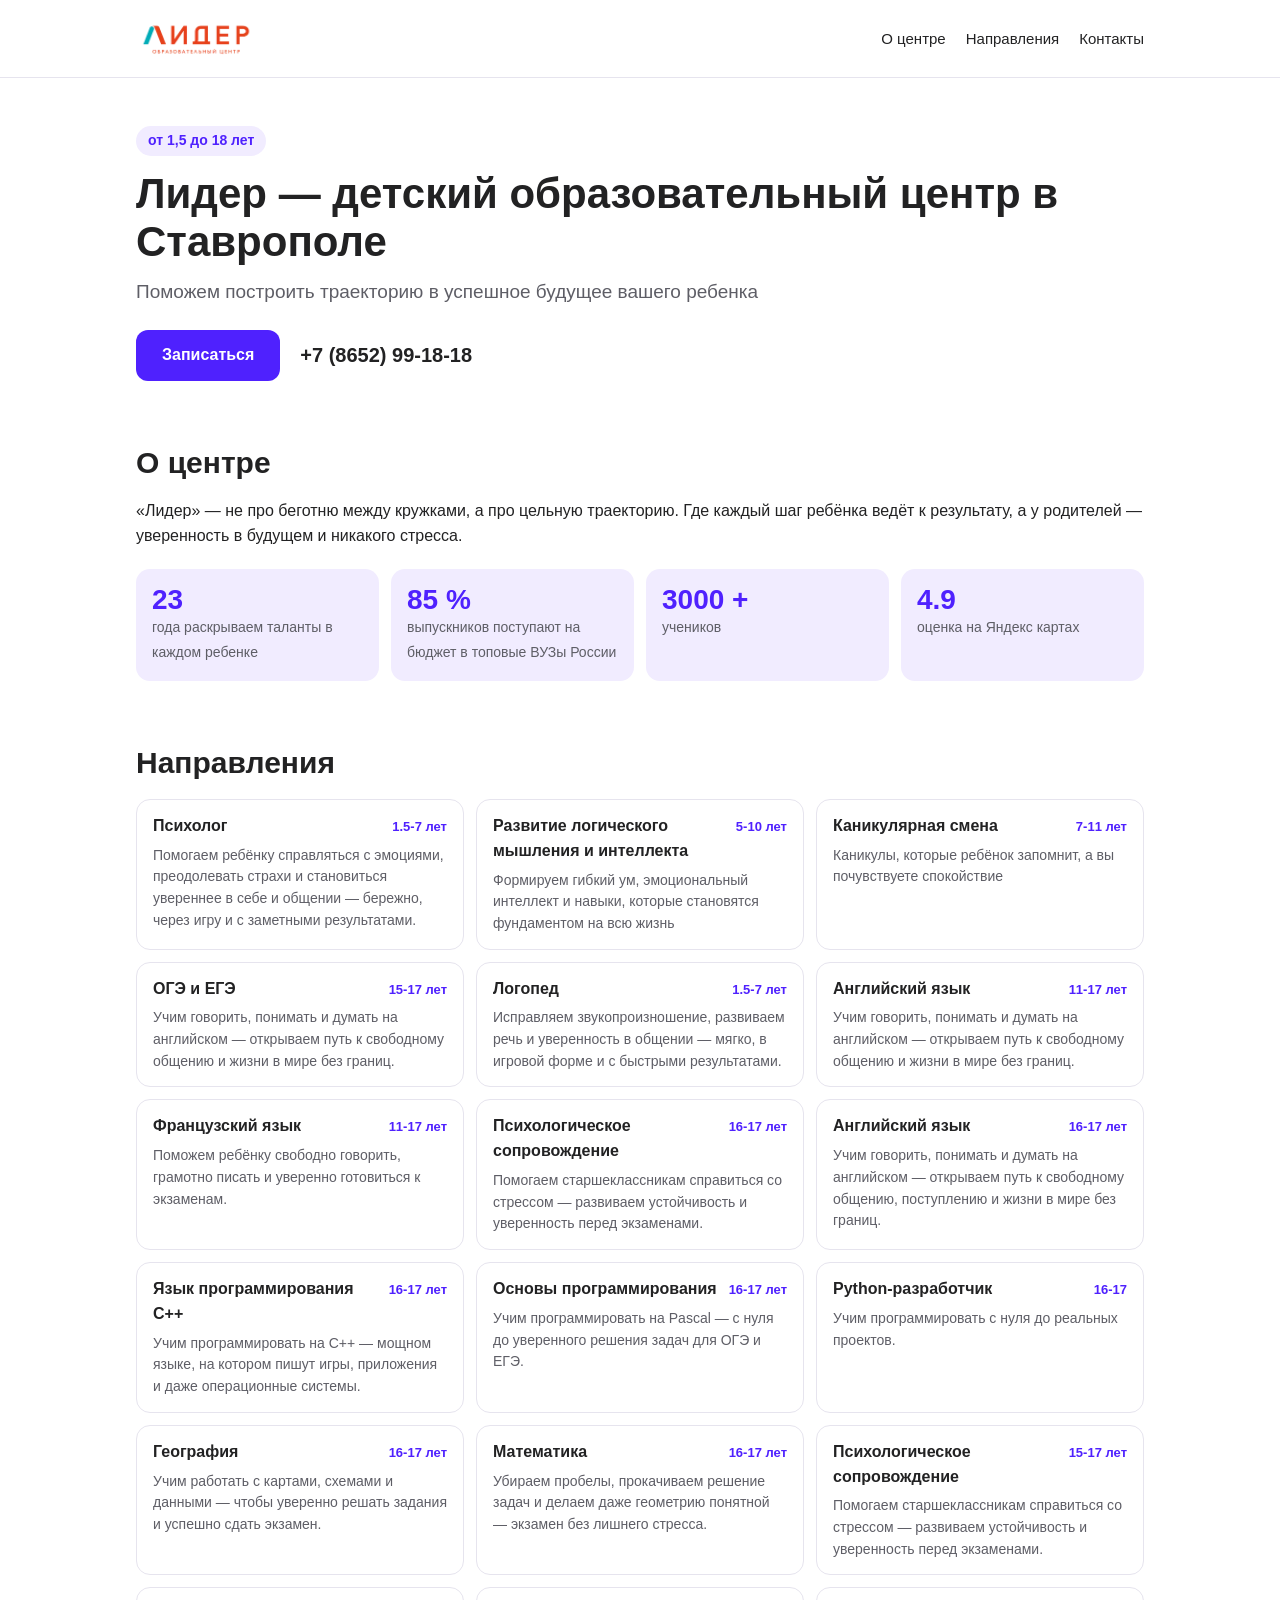
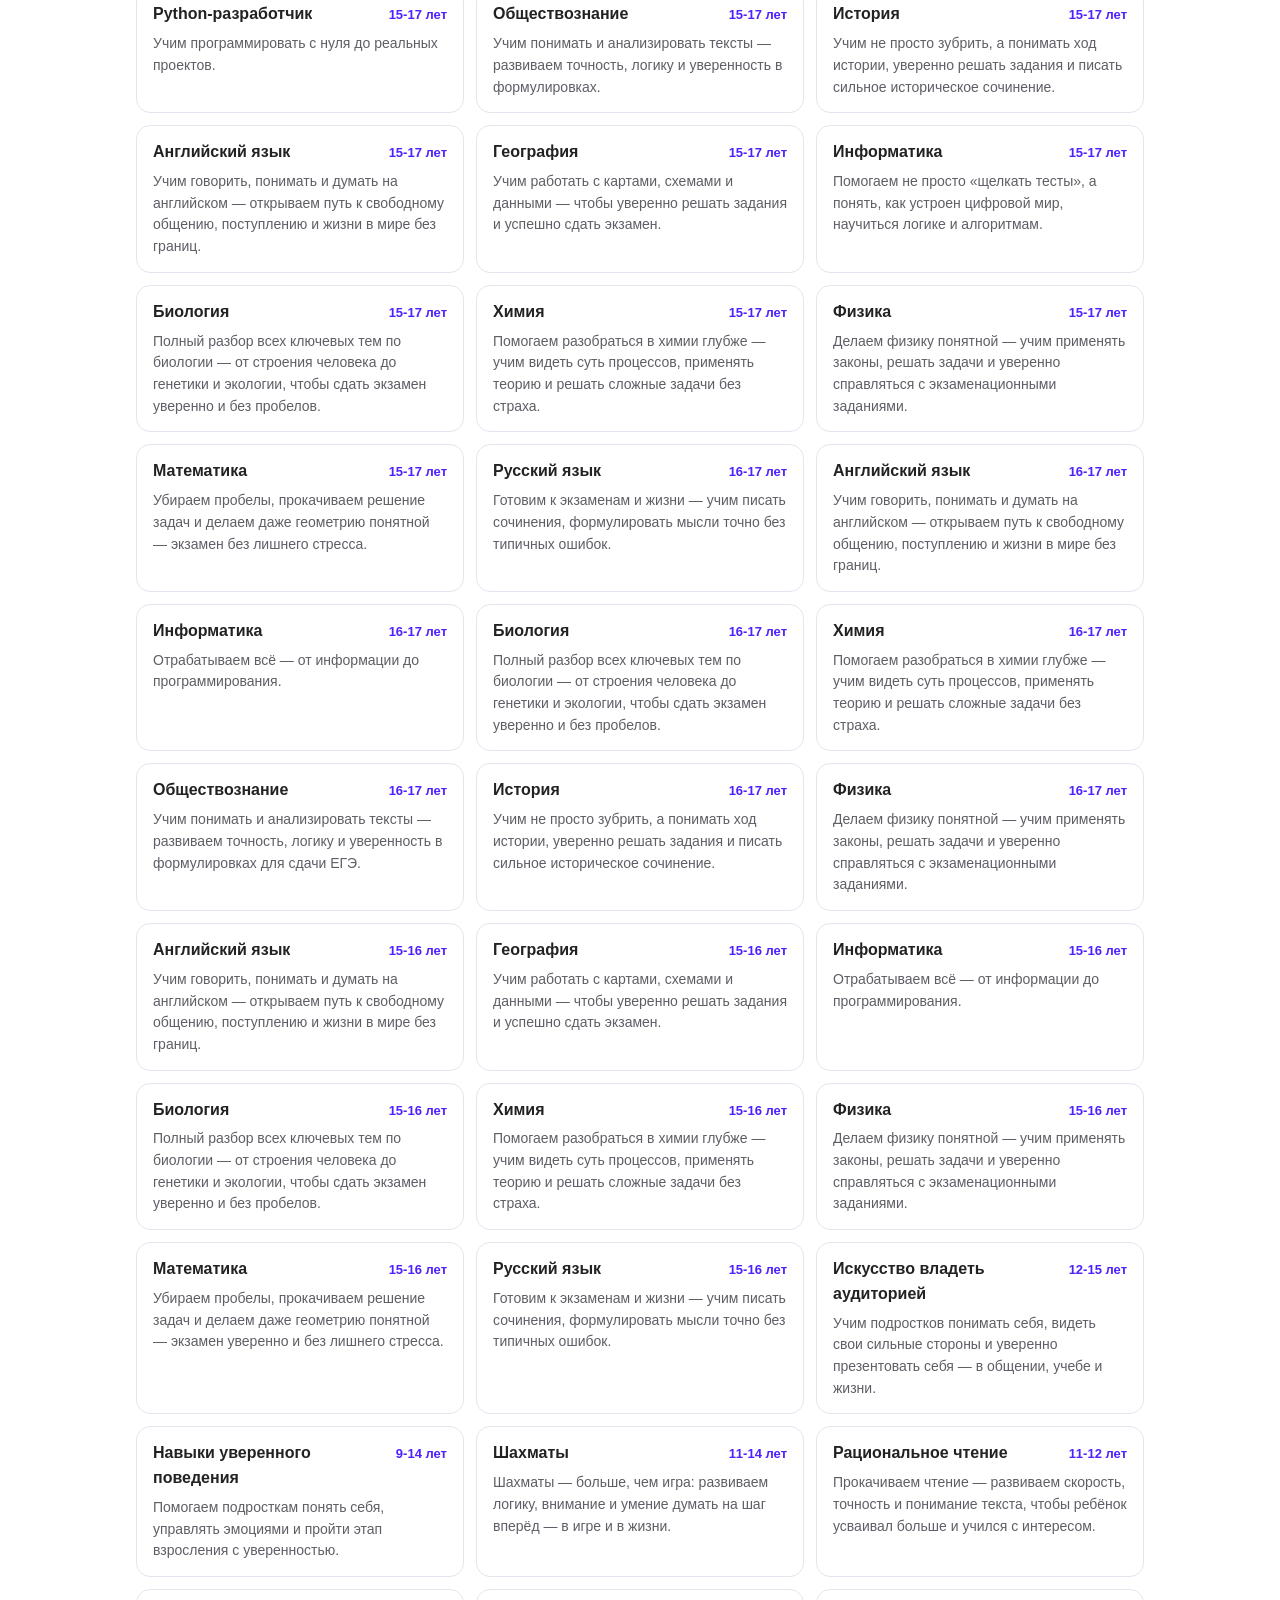
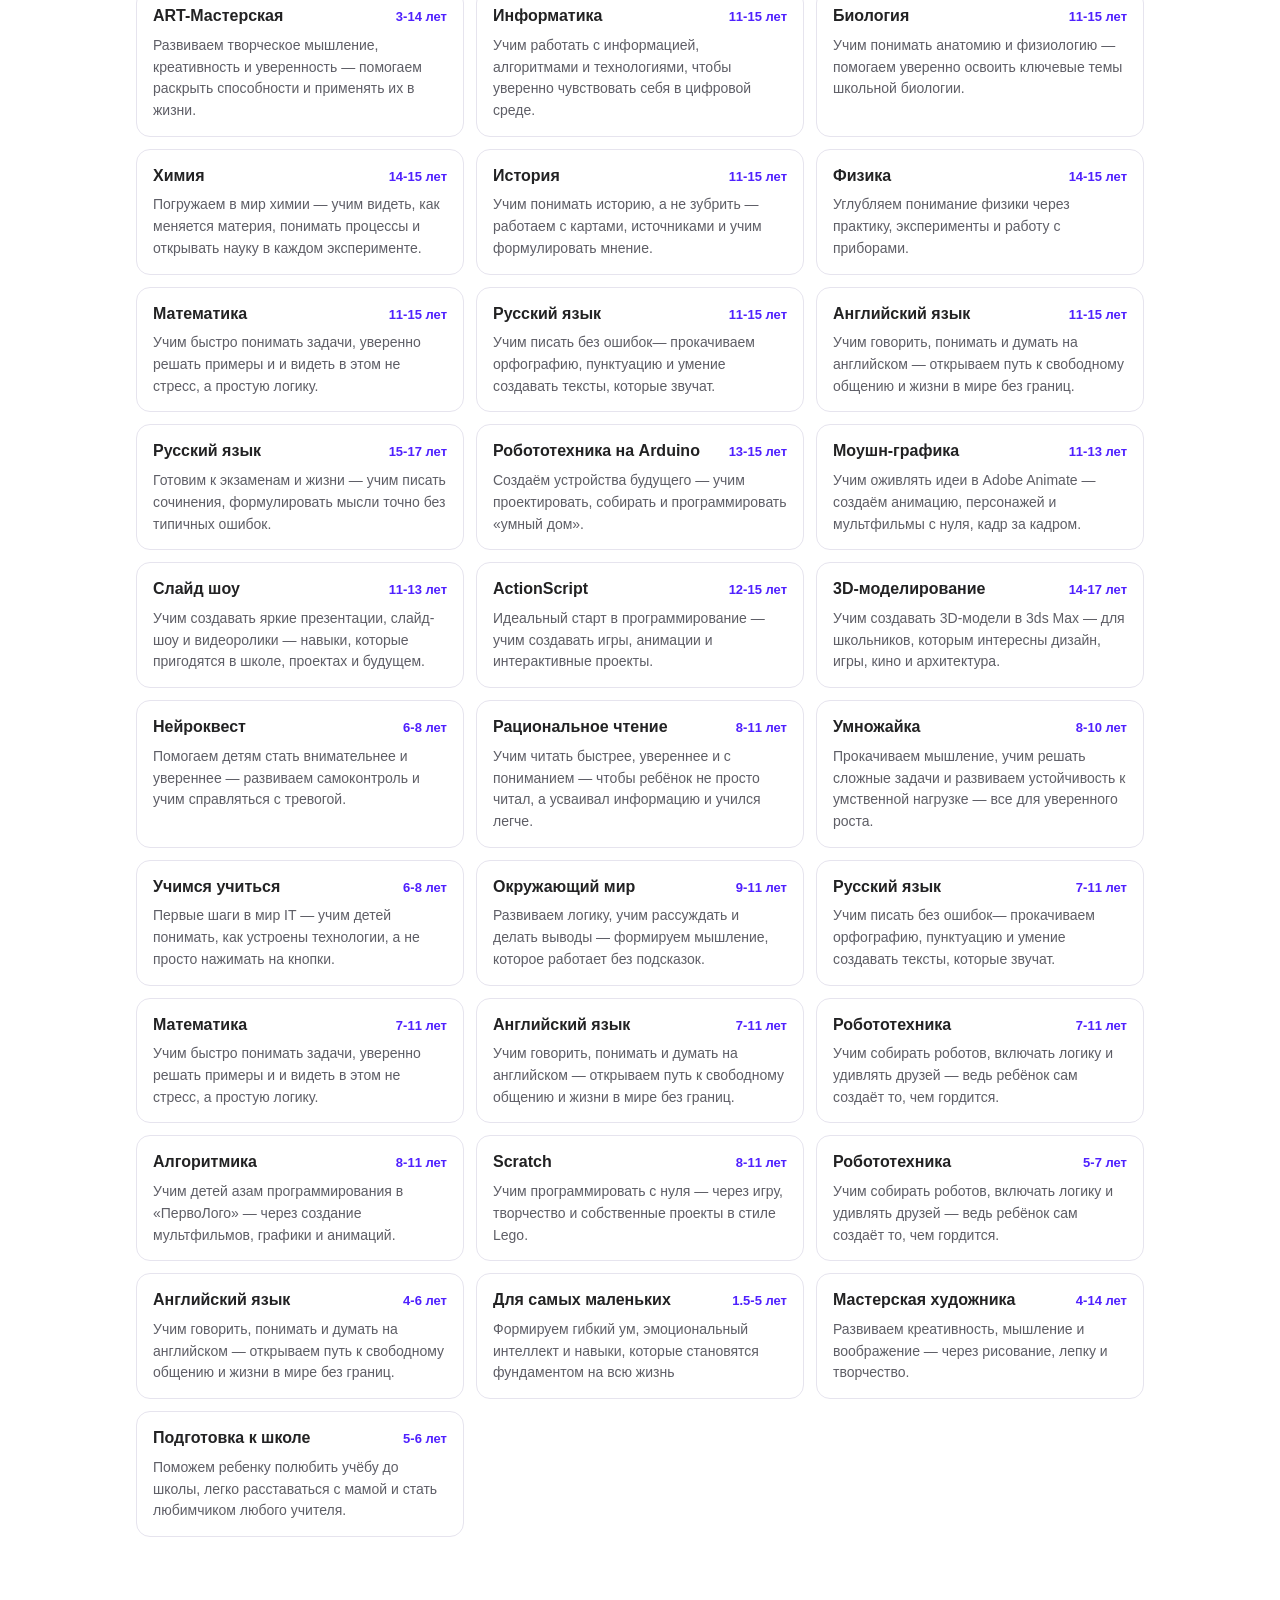
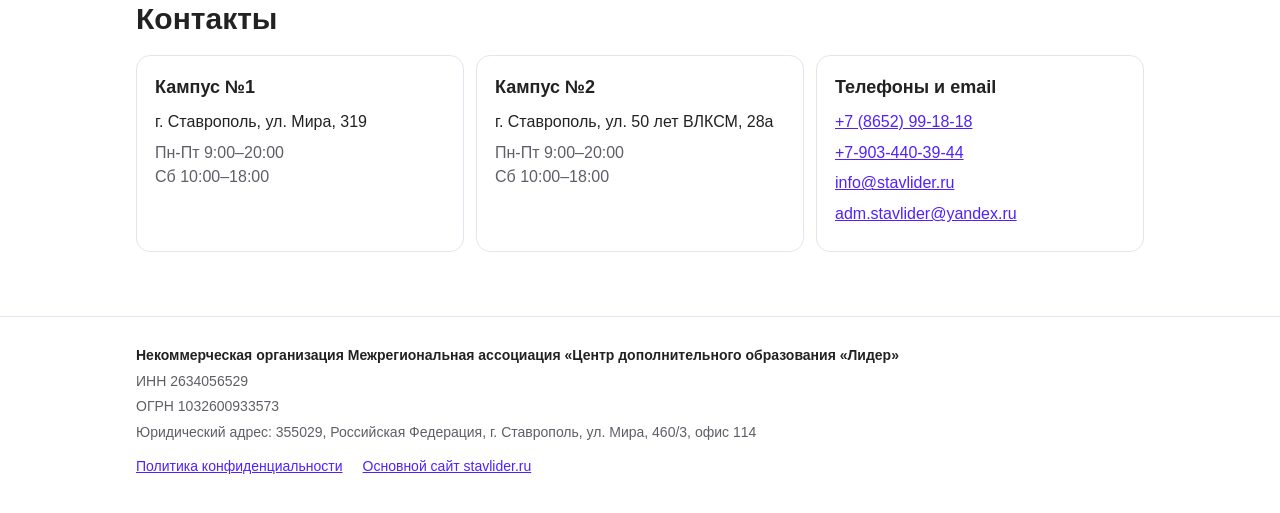
==== index.html @ a1553200 "Static business card site for Lider education center Co-Authored-By: Claude Opus 5.5 <noreply@anthro" ====
<!doctype html>
<html lang="ru">
<head>
  <meta charset="utf-8">
  <meta name="viewport" content="width=device-width, initial-scale=1">
  <title>Лидер — детский образовательный центр в Ставрополе</title>
  <meta name="description" content="Поможем построить траекторию в успешное будущее вашего ребенка!">
  <meta property="og:type" content="website">
  <meta property="og:locale" content="ru_RU">
  <meta property="og:site_name" content="Лидер">
  <meta property="og:title" content="Лидер — детский образовательный центр в Ставрополе">
  <meta property="og:description" content="Поможем построить траекторию в успешное будущее вашего ребенка!">
  <meta property="og:url" content="https://shchaev93.github.io/stavlider-info/">
  <meta property="og:image" content="https://shchaev93.github.io/stavlider-info/assets/ogimg_default_stavlider_3.jpg">
  <meta property="og:image:type" content="image/jpeg">
  <meta property="og:image:width" content="990">
  <meta property="og:image:height" content="488">
  <link rel="stylesheet" href="style.css">
</head>
<body>
  <header class="site-header">
    <div class="wrap">
      <a class="logo" href="./"><img src="assets/logo2.webp" width="250" height="103" alt="Лидер"></a>
      <nav class="nav">
        <a href="./#about">О центре</a>
        <a href="./#courses">Направления</a>
        <a href="./#contacts">Контакты</a>
      </nav>
    </div>
  </header>
  <main>
    <div class="hero wrap">
      <span class="badge">от 1,5 до 18 лет</span>
      <h1>Лидер — детский образовательный центр в Ставрополе</h1>
      <p class="lead">Поможем построить траекторию в успешное будущее вашего ребенка</p>
      <div class="cta">
        <a class="btn" href="https://stavlider.ru/contacts/">Записаться</a>
        <a class="phone" href="tel:+78652991818">+7 (8652) 99-18-18</a>
      </div>
    </div>

    <section id="about" class="wrap">
      <h2>О центре</h2>
      <p>«Лидер» — не про беготню между кружками, а про цельную траекторию. Где каждый шаг ребёнка ведёт к результату, а у родителей — уверенность в будущем и никакого стресса.</p>
      <div class="stats">
        <div class="stat"><b>23</b><span>года раскрываем таланты в каждом ребенке</span></div>
        <div class="stat"><b>85 %</b><span>выпускников поступают на бюджет в топовые ВУЗы России</span></div>
        <div class="stat"><b>3000 +</b><span>учеников</span></div>
        <div class="stat"><b>4.9</b><span>оценка на Яндекс картах</span></div>
      </div>
    </section>

    <section id="courses" class="wrap">
      <h2>Направления</h2>
      <ul class="courses">
      <li><div class="c-head"><span class="c-title">Психолог</span><span class="c-age">1.5-7 лет</span></div><p>Помогаем ребёнку справляться с эмоциями, преодолевать страхи и становиться увереннее в себе и общении — бережно, через игру и с заметными результатами.</p></li>
      <li><div class="c-head"><span class="c-title">Развитие логического мышления и интеллекта</span><span class="c-age">5-10 лет</span></div><p>Формируем гибкий ум, эмоциональный интеллект и навыки, которые становятся фундаментом на всю жизнь</p></li>
      <li><div class="c-head"><span class="c-title">Каникулярная смена</span><span class="c-age">7-11 лет</span></div><p>Каникулы, которые ребёнок запомнит, а вы почувствуете спокойствие</p></li>
      <li><div class="c-head"><span class="c-title">ОГЭ и ЕГЭ</span><span class="c-age">15-17 лет</span></div><p>Учим говорить, понимать и думать на английском — открываем путь к свободному общению и жизни в мире без границ.</p></li>
      <li><div class="c-head"><span class="c-title">Логопед</span><span class="c-age">1.5-7 лет</span></div><p>Исправляем звукопроизношение, развиваем речь и уверенность в общении — мягко, в игровой форме и с быстрыми результатами.</p></li>
      <li><div class="c-head"><span class="c-title">Английский язык</span><span class="c-age">11-17 лет</span></div><p>Учим говорить, понимать и думать на английском — открываем путь к свободному общению и жизни в мире без границ.</p></li>
      <li><div class="c-head"><span class="c-title">Французский язык</span><span class="c-age">11-17 лет</span></div><p>Поможем ребёнку свободно говорить, грамотно писать и уверенно готовиться к экзаменам.</p></li>
      <li><div class="c-head"><span class="c-title">Психологическое сопровождение</span><span class="c-age">16-17 лет</span></div><p>Помогаем старшеклассникам справиться со стрессом — развиваем устойчивость и уверенность перед экзаменами.</p></li>
      <li><div class="c-head"><span class="c-title">Английский язык</span><span class="c-age">16-17 лет</span></div><p>Учим говорить, понимать и думать на английском — открываем путь к свободному общению, поступлению и жизни в мире без границ.</p></li>
      <li><div class="c-head"><span class="c-title">Язык программирования C++</span><span class="c-age">16-17 лет</span></div><p>Учим программировать на C++ — мощном языке, на котором пишут игры, приложения и даже операционные системы.</p></li>
      <li><div class="c-head"><span class="c-title">Основы программирования</span><span class="c-age">16-17 лет</span></div><p>Учим программировать на Pascal — с нуля до уверенного решения задач для ОГЭ и ЕГЭ.</p></li>
      <li><div class="c-head"><span class="c-title">Python-разработчик</span><span class="c-age">16-17</span></div><p>Учим программировать с нуля до реальных проектов.</p></li>
      <li><div class="c-head"><span class="c-title">География</span><span class="c-age">16-17 лет</span></div><p>Учим работать с картами, схемами и данными — чтобы уверенно решать задания и успешно сдать экзамен.</p></li>
      <li><div class="c-head"><span class="c-title">Математика</span><span class="c-age">16-17 лет</span></div><p>Убираем пробелы, прокачиваем решение задач и делаем даже геометрию понятной — экзамен без лишнего стресса.</p></li>
      <li><div class="c-head"><span class="c-title">Психологическое сопровождение</span><span class="c-age">15-17 лет</span></div><p>Помогаем старшеклассникам справиться со стрессом — развиваем устойчивость и уверенность перед экзаменами.</p></li>
      <li><div class="c-head"><span class="c-title">Python-разработчик</span><span class="c-age">15-17 лет</span></div><p>Учим программировать с нуля до реальных проектов.</p></li>
      <li><div class="c-head"><span class="c-title">Обществознание</span><span class="c-age">15-17 лет</span></div><p>Учим понимать и анализировать тексты — развиваем точность, логику и уверенность в формулировках.</p></li>
      <li><div class="c-head"><span class="c-title">История</span><span class="c-age">15-17 лет</span></div><p>Учим не просто зубрить, а понимать ход истории, уверенно решать задания и писать сильное историческое сочинение.</p></li>
      <li><div class="c-head"><span class="c-title">Английский язык</span><span class="c-age">15-17 лет</span></div><p>Учим говорить, понимать и думать на английском — открываем путь к свободному общению, поступлению и жизни в мире без границ.</p></li>
      <li><div class="c-head"><span class="c-title">География</span><span class="c-age">15-17 лет</span></div><p>Учим работать с картами, схемами и данными — чтобы уверенно решать задания и успешно сдать экзамен.</p></li>
      <li><div class="c-head"><span class="c-title">Информатика</span><span class="c-age">15-17 лет</span></div><p>Помогаем не просто «щелкать тесты», а понять, как устроен цифровой мир, научиться логике и алгоритмам.</p></li>
      <li><div class="c-head"><span class="c-title">Биология</span><span class="c-age">15-17 лет</span></div><p>Полный разбор всех ключевых тем по биологии — от строения человека до генетики и экологии, чтобы сдать экзамен уверенно и без пробелов.</p></li>
      <li><div class="c-head"><span class="c-title">Химия</span><span class="c-age">15-17 лет</span></div><p>Помогаем разобраться в химии глубже — учим видеть суть процессов, применять теорию и решать сложные задачи без страха.</p></li>
      <li><div class="c-head"><span class="c-title">Физика</span><span class="c-age">15-17 лет</span></div><p>Делаем физику понятной — учим применять законы, решать задачи и уверенно справляться с экзаменационными заданиями.</p></li>
      <li><div class="c-head"><span class="c-title">Математика</span><span class="c-age">15-17 лет</span></div><p>Убираем пробелы, прокачиваем решение задач и делаем даже геометрию понятной — экзамен без лишнего стресса.</p></li>
      <li><div class="c-head"><span class="c-title">Русский язык</span><span class="c-age">16-17 лет</span></div><p>Готовим к экзаменам и жизни — учим писать сочинения, формулировать мысли точно без типичных ошибок.</p></li>
      <li><div class="c-head"><span class="c-title">Английский язык</span><span class="c-age">16-17 лет</span></div><p>Учим говорить, понимать и думать на английском — открываем путь к свободному общению, поступлению и жизни в мире без границ.</p></li>
      <li><div class="c-head"><span class="c-title">Информатика</span><span class="c-age">16-17 лет</span></div><p>Отрабатываем всё — от информации до программирования.</p></li>
      <li><div class="c-head"><span class="c-title">Биология</span><span class="c-age">16-17 лет</span></div><p>Полный разбор всех ключевых тем по биологии — от строения человека до генетики и экологии, чтобы сдать экзамен уверенно и без пробелов.</p></li>
      <li><div class="c-head"><span class="c-title">Химия</span><span class="c-age">16-17 лет</span></div><p>Помогаем разобраться в химии глубже — учим видеть суть процессов, применять теорию и решать сложные задачи без страха.</p></li>
      <li><div class="c-head"><span class="c-title">Обществознание</span><span class="c-age">16-17 лет</span></div><p>Учим понимать и анализировать тексты — развиваем точность, логику и уверенность в формулировках для сдачи ЕГЭ.</p></li>
      <li><div class="c-head"><span class="c-title">История</span><span class="c-age">16-17 лет</span></div><p>Учим не просто зубрить, а понимать ход истории, уверенно решать задания и писать сильное историческое сочинение.</p></li>
      <li><div class="c-head"><span class="c-title">Физика</span><span class="c-age">16-17 лет</span></div><p>Делаем физику понятной — учим применять законы, решать задачи и уверенно справляться с экзаменационными заданиями.</p></li>
      <li><div class="c-head"><span class="c-title">Английский язык</span><span class="c-age">15-16 лет</span></div><p>Учим говорить, понимать и думать на английском — открываем путь к свободному общению, поступлению и жизни в мире без границ.</p></li>
      <li><div class="c-head"><span class="c-title">География</span><span class="c-age">15-16 лет</span></div><p>Учим работать с картами, схемами и данными — чтобы уверенно решать задания и успешно сдать экзамен.</p></li>
      <li><div class="c-head"><span class="c-title">Информатика</span><span class="c-age">15-16 лет</span></div><p>Отрабатываем всё — от информации до программирования.</p></li>
      <li><div class="c-head"><span class="c-title">Биология</span><span class="c-age">15-16 лет</span></div><p>Полный разбор всех ключевых тем по биологии — от строения человека до генетики и экологии, чтобы сдать экзамен уверенно и без пробелов.</p></li>
      <li><div class="c-head"><span class="c-title">Химия</span><span class="c-age">15-16 лет</span></div><p>Помогаем разобраться в химии глубже — учим видеть суть процессов, применять теорию и решать сложные задачи без страха.</p></li>
      <li><div class="c-head"><span class="c-title">Физика</span><span class="c-age">15-16 лет</span></div><p>Делаем физику понятной — учим применять законы, решать задачи и уверенно справляться с экзаменационными заданиями.</p></li>
      <li><div class="c-head"><span class="c-title">Математика</span><span class="c-age">15-16 лет</span></div><p>Убираем пробелы, прокачиваем решение задач и делаем даже геометрию понятной — экзамен уверенно и без лишнего стресса.</p></li>
      <li><div class="c-head"><span class="c-title">Русский язык</span><span class="c-age">15-16 лет</span></div><p>Готовим к экзаменам и жизни — учим писать сочинения, формулировать мысли точно без типичных ошибок.</p></li>
      <li><div class="c-head"><span class="c-title">Искусство владеть аудиторией</span><span class="c-age">12-15 лет</span></div><p>Учим подростков понимать себя, видеть свои сильные стороны и уверенно презентовать себя — в общении, учебе и жизни.</p></li>
      <li><div class="c-head"><span class="c-title">Навыки уверенного поведения</span><span class="c-age">9-14 лет</span></div><p>Помогаем подросткам понять себя, управлять эмоциями и пройти этап взросления с уверенностью.</p></li>
      <li><div class="c-head"><span class="c-title">Шахматы</span><span class="c-age">11-14 лет</span></div><p>Шахматы — больше, чем игра: развиваем логику, внимание и умение думать на шаг вперёд — в игре и в жизни.</p></li>
      <li><div class="c-head"><span class="c-title">Рациональное чтение</span><span class="c-age">11-12 лет</span></div><p>Прокачиваем чтение — развиваем скорость, точность и понимание текста, чтобы ребёнок усваивал больше и учился с интересом.</p></li>
      <li><div class="c-head"><span class="c-title">ART-Мастерская</span><span class="c-age">3-14 лет</span></div><p>Развиваем творческое мышление, креативность и уверенность — помогаем раскрыть способности и применять их в жизни.</p></li>
      <li><div class="c-head"><span class="c-title">Информатика</span><span class="c-age">11-15 лет</span></div><p>Учим работать с информацией, алгоритмами и технологиями, чтобы уверенно чувствовать себя в цифровой среде.</p></li>
      <li><div class="c-head"><span class="c-title">Биология</span><span class="c-age">11-15 лет</span></div><p>Учим понимать анатомию и физиологию — помогаем уверенно освоить ключевые темы школьной биологии.</p></li>
      <li><div class="c-head"><span class="c-title">Химия</span><span class="c-age">14-15 лет</span></div><p>Погружаем в мир химии — учим видеть, как меняется материя, понимать процессы и открывать науку в каждом эксперименте.</p></li>
      <li><div class="c-head"><span class="c-title">История</span><span class="c-age">11-15 лет</span></div><p>Учим понимать историю, а не зубрить — работаем с картами, источниками и учим формулировать мнение.</p></li>
      <li><div class="c-head"><span class="c-title">Физика</span><span class="c-age">14-15 лет</span></div><p>Углубляем понимание физики через практику, эксперименты и работу с приборами.</p></li>
      <li><div class="c-head"><span class="c-title">Математика</span><span class="c-age">11-15 лет</span></div><p>Учим быстро понимать задачи, уверенно решать примеры и и видеть в этом не стресс, а простую логику.</p></li>
      <li><div class="c-head"><span class="c-title">Русский язык</span><span class="c-age">11-15 лет</span></div><p>Учим писать без ошибок— прокачиваем орфографию, пунктуацию и умение создавать тексты, которые звучат.</p></li>
      <li><div class="c-head"><span class="c-title">Английский язык</span><span class="c-age">11-15 лет</span></div><p>Учим говорить, понимать и думать на английском — открываем путь к свободному общению и жизни в мире без границ.</p></li>
      <li><div class="c-head"><span class="c-title">Русский язык</span><span class="c-age">15-17 лет</span></div><p>Готовим к экзаменам и жизни — учим писать сочинения, формулировать мысли точно без типичных ошибок.</p></li>
      <li><div class="c-head"><span class="c-title">Робототехника на Arduino</span><span class="c-age">13-15 лет</span></div><p>Создаём устройства будущего — учим проектировать, собирать и программировать «умный дом».</p></li>
      <li><div class="c-head"><span class="c-title">Моушн-графика</span><span class="c-age">11-13 лет</span></div><p>Учим оживлять идеи в Adobe Animate — создаём анимацию, персонажей и мультфильмы с нуля, кадр за кадром.</p></li>
      <li><div class="c-head"><span class="c-title">Слайд шоу</span><span class="c-age">11-13 лет</span></div><p>Учим создавать яркие презентации, слайд-шоу и видеоролики — навыки, которые пригодятся в школе, проектах и будущем.</p></li>
      <li><div class="c-head"><span class="c-title">ActionScript</span><span class="c-age">12-15 лет</span></div><p>Идеальный старт в программирование — учим создавать игры, анимации и интерактивные проекты.</p></li>
      <li><div class="c-head"><span class="c-title">3D-моделирование</span><span class="c-age">14-17 лет</span></div><p>Учим создавать 3D-модели в 3ds Max — для школьников, которым интересны дизайн, игры, кино и архитектура.</p></li>
      <li><div class="c-head"><span class="c-title">Нейроквест</span><span class="c-age">6-8 лет</span></div><p>Помогаем детям стать внимательнее и увереннее — развиваем самоконтроль и учим справляться с тревогой.</p></li>
      <li><div class="c-head"><span class="c-title">Рациональное чтение</span><span class="c-age">8-11 лет</span></div><p>Учим читать быстрее, увереннее и с пониманием — чтобы ребёнок не просто читал, а усваивал информацию и учился легче.</p></li>
      <li><div class="c-head"><span class="c-title">Умножайка</span><span class="c-age">8-10 лет</span></div><p>Прокачиваем мышление, учим решать сложные задачи и развиваем устойчивость к умственной нагрузке — все для уверенного роста.</p></li>
      <li><div class="c-head"><span class="c-title">Учимся учиться</span><span class="c-age">6-8 лет</span></div><p>Первые шаги в мир IT — учим детей понимать, как устроены технологии, а не просто нажимать на кнопки.</p></li>
      <li><div class="c-head"><span class="c-title">Окружающий мир</span><span class="c-age">9-11 лет</span></div><p>Развиваем логику, учим рассуждать и делать выводы — формируем мышление, которое работает без подсказок.</p></li>
      <li><div class="c-head"><span class="c-title">Русский язык</span><span class="c-age">7-11 лет</span></div><p>Учим писать без ошибок— прокачиваем орфографию, пунктуацию и умение создавать тексты, которые звучат.</p></li>
      <li><div class="c-head"><span class="c-title">Математика</span><span class="c-age">7-11 лет</span></div><p>Учим быстро понимать задачи, уверенно решать примеры и и видеть в этом не стресс, а простую логику.</p></li>
      <li><div class="c-head"><span class="c-title">Английский язык</span><span class="c-age">7-11 лет</span></div><p>Учим говорить, понимать и думать на английском — открываем путь к свободному общению и жизни в мире без границ.</p></li>
      <li><div class="c-head"><span class="c-title">Робототехника</span><span class="c-age">7-11 лет</span></div><p>Учим собирать роботов, включать логику и удивлять друзей — ведь ребёнок сам создаёт то, чем гордится.</p></li>
      <li><div class="c-head"><span class="c-title">Алгоритмика</span><span class="c-age">8-11 лет</span></div><p>Учим детей азам программирования в «ПервоЛого» — через создание мультфильмов, графики и анимаций.</p></li>
      <li><div class="c-head"><span class="c-title">Scratch</span><span class="c-age">8-11 лет</span></div><p>Учим программировать с нуля — через игру, творчество и собственные проекты в стиле Lego.</p></li>
      <li><div class="c-head"><span class="c-title">Робототехника</span><span class="c-age">5-7 лет</span></div><p>Учим собирать роботов, включать логику и удивлять друзей — ведь ребёнок сам создаёт то, чем гордится.</p></li>
      <li><div class="c-head"><span class="c-title">Английский язык</span><span class="c-age">4-6 лет</span></div><p>Учим говорить, понимать и думать на английском — открываем путь к свободному общению и жизни в мире без границ.</p></li>
      <li><div class="c-head"><span class="c-title">Для самых маленьких</span><span class="c-age">1.5-5 лет</span></div><p>Формируем гибкий ум, эмоциональный интеллект и навыки, которые становятся фундаментом на всю жизнь</p></li>
      <li><div class="c-head"><span class="c-title">Мастерская художника</span><span class="c-age">4-14 лет</span></div><p>Развиваем креативность, мышление и воображение — через рисование, лепку и творчество.</p></li>
      <li><div class="c-head"><span class="c-title">Подготовка к школе</span><span class="c-age">5-6 лет</span></div><p>Поможем ребенку полюбить учёбу до школы, легко расставаться с мамой и стать любимчиком любого учителя.</p></li>
      </ul>
    </section>

    <section id="contacts" class="wrap">
      <h2>Контакты</h2>
      <div class="contacts">
      <div class="card">
        <h3>Кампус №1</h3>
        <p>г. Ставрополь, ул. Мира, 319</p>
        <p class="muted">Пн-Пт 9:00–20:00<br>Сб 10:00–18:00</p>
      </div>
      <div class="card">
        <h3>Кампус №2</h3>
        <p>г. Ставрополь, ул. 50 лет ВЛКСМ, 28а</p>
        <p class="muted">Пн-Пт 9:00–20:00<br>Сб 10:00–18:00</p>
      </div>
      <div class="card">
        <h3>Телефоны и email</h3>
        <p><a href="tel:+78652991818">+7 (8652) 99-18-18</a></p>
        <p><a href="tel:+79034403944">+7-903-440-39-44</a></p>
        <p><a href="mailto:info@stavlider.ru">info@stavlider.ru</a></p>
        <p><a href="mailto:adm.stavlider@yandex.ru">adm.stavlider@yandex.ru</a></p>
      </div>
      </div>
    </section>
  </main>
  <footer class="site-footer">
    <div class="wrap">
      <p class="org">Некоммерческая организация Межрегиональная ассоциация «Центр дополнительного образования «Лидер»</p>
      <p>ИНН 2634056529</p>
      <p>ОГРН 1032600933573</p>
      <p>Юридический адрес: 355029, Российская Федерация, г. Ставрополь, ул. Мира, 460/3, офис 114</p>
      <div class="footer-links">
        <a href="privacy.html">Политика конфиденциальности</a>
        <a href="https://stavlider.ru">Основной сайт stavlider.ru</a>
      </div>
    </div>
  </footer>
</body>
</html>
---- style.css ----
:root {
  --brand: #4F21FE;
  --brand-soft: #F1ECFF;
  --text: #222223;
  --muted: #5E5E66;
  --line: #E6E4EE;
  --bg: #FFFFFF;
}

* { box-sizing: border-box; }

html { -webkit-text-size-adjust: 100%; }

body {
  margin: 0;
  background: var(--bg);
  color: var(--text);
  font-family: -apple-system, BlinkMacSystemFont, "Segoe UI", Roboto, "Helvetica Neue", Arial, sans-serif;
  font-size: 16px;
  line-height: 1.55;
}

a { color: var(--brand); }

.wrap {
  max-width: 1040px;
  margin: 0 auto;
  padding-left: 16px;
  padding-right: 16px;
}

/* Шапка */
.site-header {
  border-bottom: 1px solid var(--line);
}
.site-header .wrap {
  display: flex;
  align-items: center;
  justify-content: space-between;
  gap: 16px;
  padding-top: 14px;
  padding-bottom: 14px;
  flex-wrap: wrap;
}
.logo { display: block; line-height: 0; }
.logo img { width: 120px; height: auto; }
.nav { display: flex; gap: 20px; flex-wrap: wrap; font-size: 15px; }
.nav a { color: var(--text); text-decoration: none; }
.nav a:hover { color: var(--brand); }

/* Первый экран */
.hero { padding-top: 48px; padding-bottom: 32px; }
.badge {
  display: inline-block;
  padding: 4px 12px;
  border-radius: 999px;
  background: var(--brand-soft);
  color: var(--brand);
  font-size: 14px;
  font-weight: 600;
}
h1 {
  margin: 14px 0 10px;
  font-size: clamp(26px, 5vw, 42px);
  line-height: 1.15;
  overflow-wrap: break-word;
  hyphens: auto;
}
.lead { margin: 0 0 24px; font-size: 19px; color: var(--muted); max-width: 640px; }

.cta { display: flex; align-items: center; gap: 12px 20px; flex-wrap: wrap; }
.btn {
  display: inline-block;
  padding: 13px 26px;
  border-radius: 12px;
  background: var(--brand);
  color: #fff;
  font-weight: 600;
  text-decoration: none;
}
.btn:hover { background: #3E14D9; }
.phone { font-size: 20px; font-weight: 700; color: var(--text); text-decoration: none; }
.phone:hover { color: var(--brand); }

/* Секции */
section { padding-top: 32px; padding-bottom: 32px; }
h2 { margin: 0 0 18px; font-size: clamp(22px, 3.5vw, 30px); line-height: 1.2; }

.stats {
  display: grid;
  grid-template-columns: repeat(4, minmax(0, 1fr));
  gap: 12px;
  margin-top: 20px;
}
.stat {
  padding: 16px;
  border-radius: 14px;
  background: var(--brand-soft);
}
.stat b { display: block; font-size: 28px; color: var(--brand); line-height: 1.1; }
.stat span { font-size: 14px; color: var(--muted); }

/* Направления */
.courses {
  list-style: none;
  margin: 0;
  padding: 0;
  display: grid;
  grid-template-columns: repeat(3, minmax(0, 1fr));
  gap: 12px;
}
.courses li {
  padding: 14px 16px;
  border: 1px solid var(--line);
  border-radius: 14px;
}
.courses .c-head { display: flex; justify-content: space-between; align-items: baseline; gap: 8px; }
.courses .c-title { font-weight: 700; }
.courses .c-age { flex: none; font-size: 13px; color: var(--brand); font-weight: 600; white-space: nowrap; }
.courses p { margin: 6px 0 0; font-size: 14px; color: var(--muted); }

/* Контакты */
.contacts { display: grid; grid-template-columns: repeat(3, minmax(0, 1fr)); gap: 12px; }
.card { padding: 18px; border: 1px solid var(--line); border-radius: 14px; }
.card h3 { margin: 0 0 8px; font-size: 18px; }
.card p { margin: 0 0 6px; }
.card .muted { color: var(--muted); }

/* Политика */
.policy { max-width: 820px; }
.policy p, .policy li { overflow-wrap: anywhere; }
.policy ul { padding-left: 22px; }
.pdf-link {
  display: inline-block;
  margin: 0 0 20px;
  padding: 10px 16px;
  border: 1px solid var(--brand);
  border-radius: 12px;
  text-decoration: none;
  font-weight: 600;
}

/* Подвал */
.site-footer {
  margin-top: 32px;
  padding: 28px 0 36px;
  border-top: 1px solid var(--line);
  font-size: 14px;
  color: var(--muted);
}
.site-footer p { margin: 0 0 4px; }
.site-footer .org { color: var(--text); font-weight: 600; }
.footer-links { display: flex; gap: 8px 20px; flex-wrap: wrap; margin-top: 12px; }

@media (max-width: 860px) {
  .courses { grid-template-columns: repeat(2, minmax(0, 1fr)); }
  .contacts { grid-template-columns: repeat(2, minmax(0, 1fr)); }
  .stats { grid-template-columns: repeat(2, minmax(0, 1fr)); }
}
@media (max-width: 560px) {
  .hero { padding-top: 32px; padding-bottom: 20px; }
  .courses, .contacts { grid-template-columns: minmax(0, 1fr); }
  .logo img { width: 100px; }
  .nav { gap: 14px; font-size: 14px; }
}
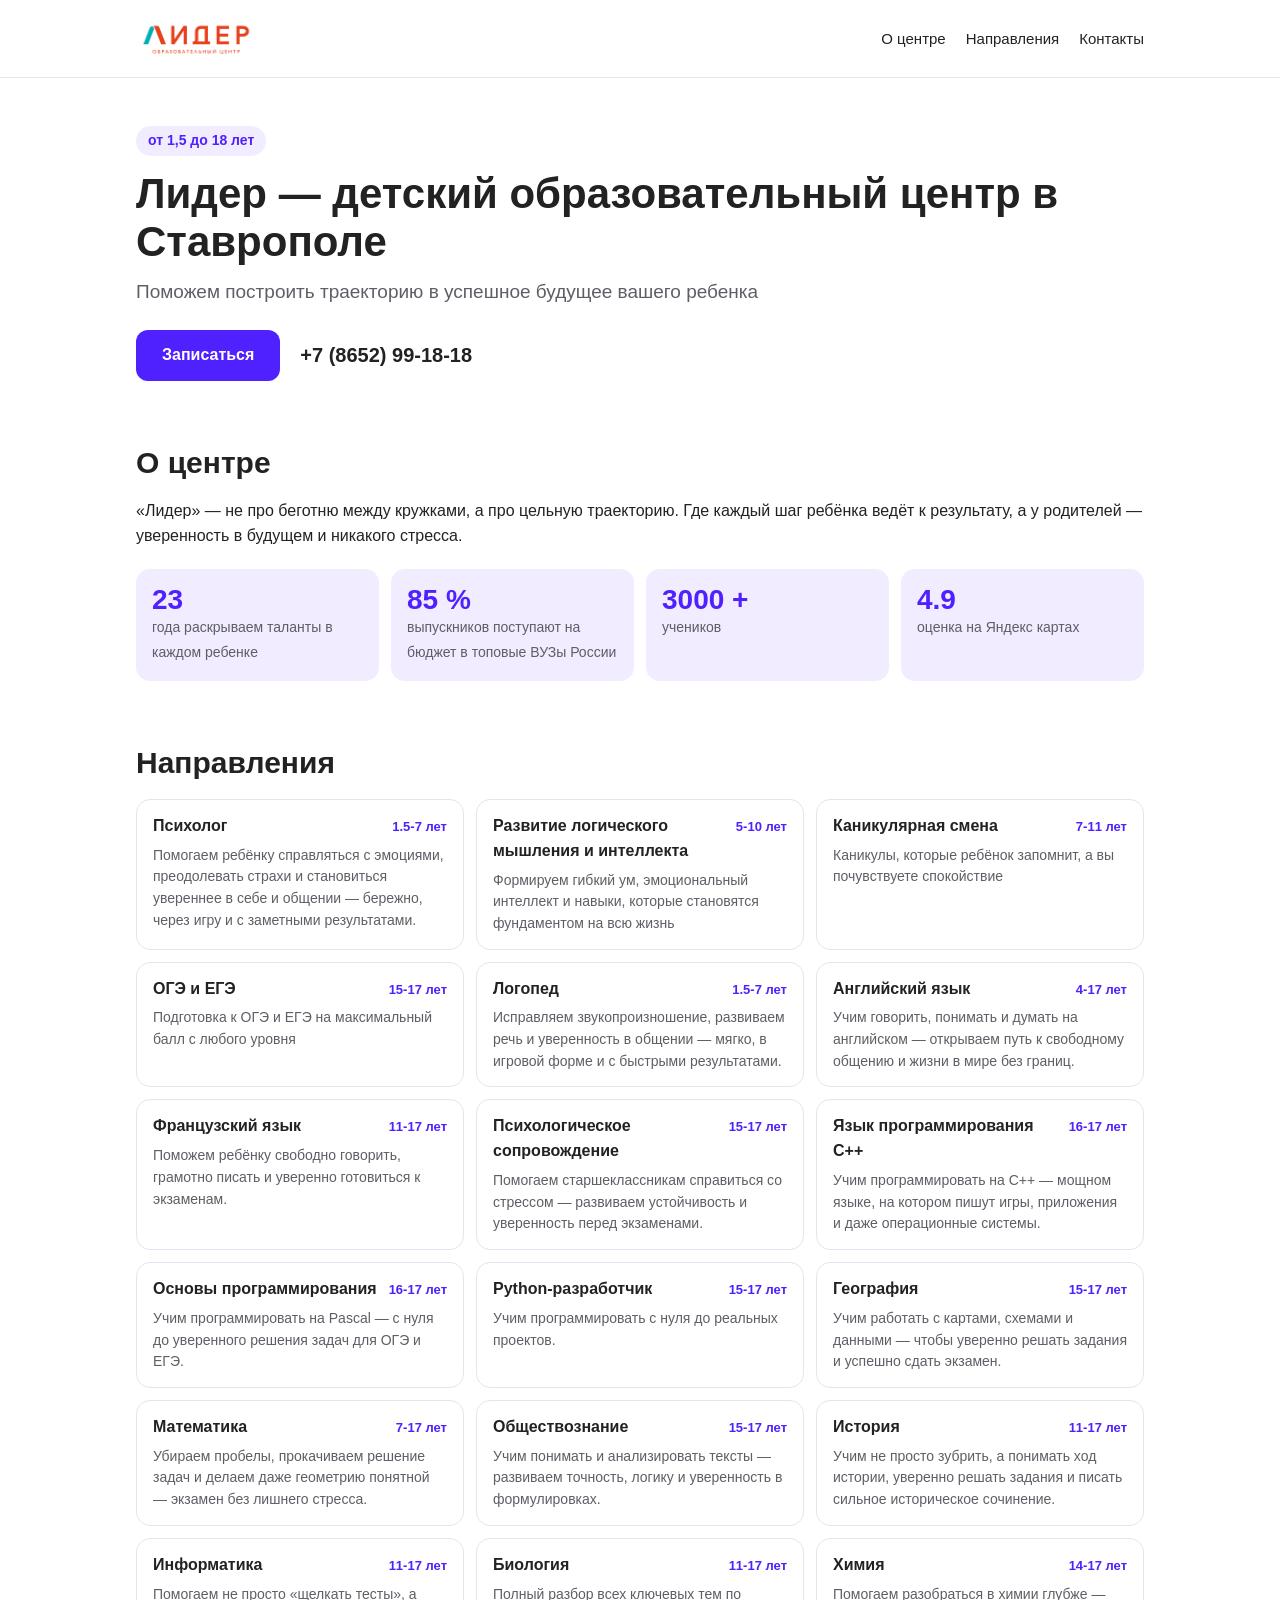
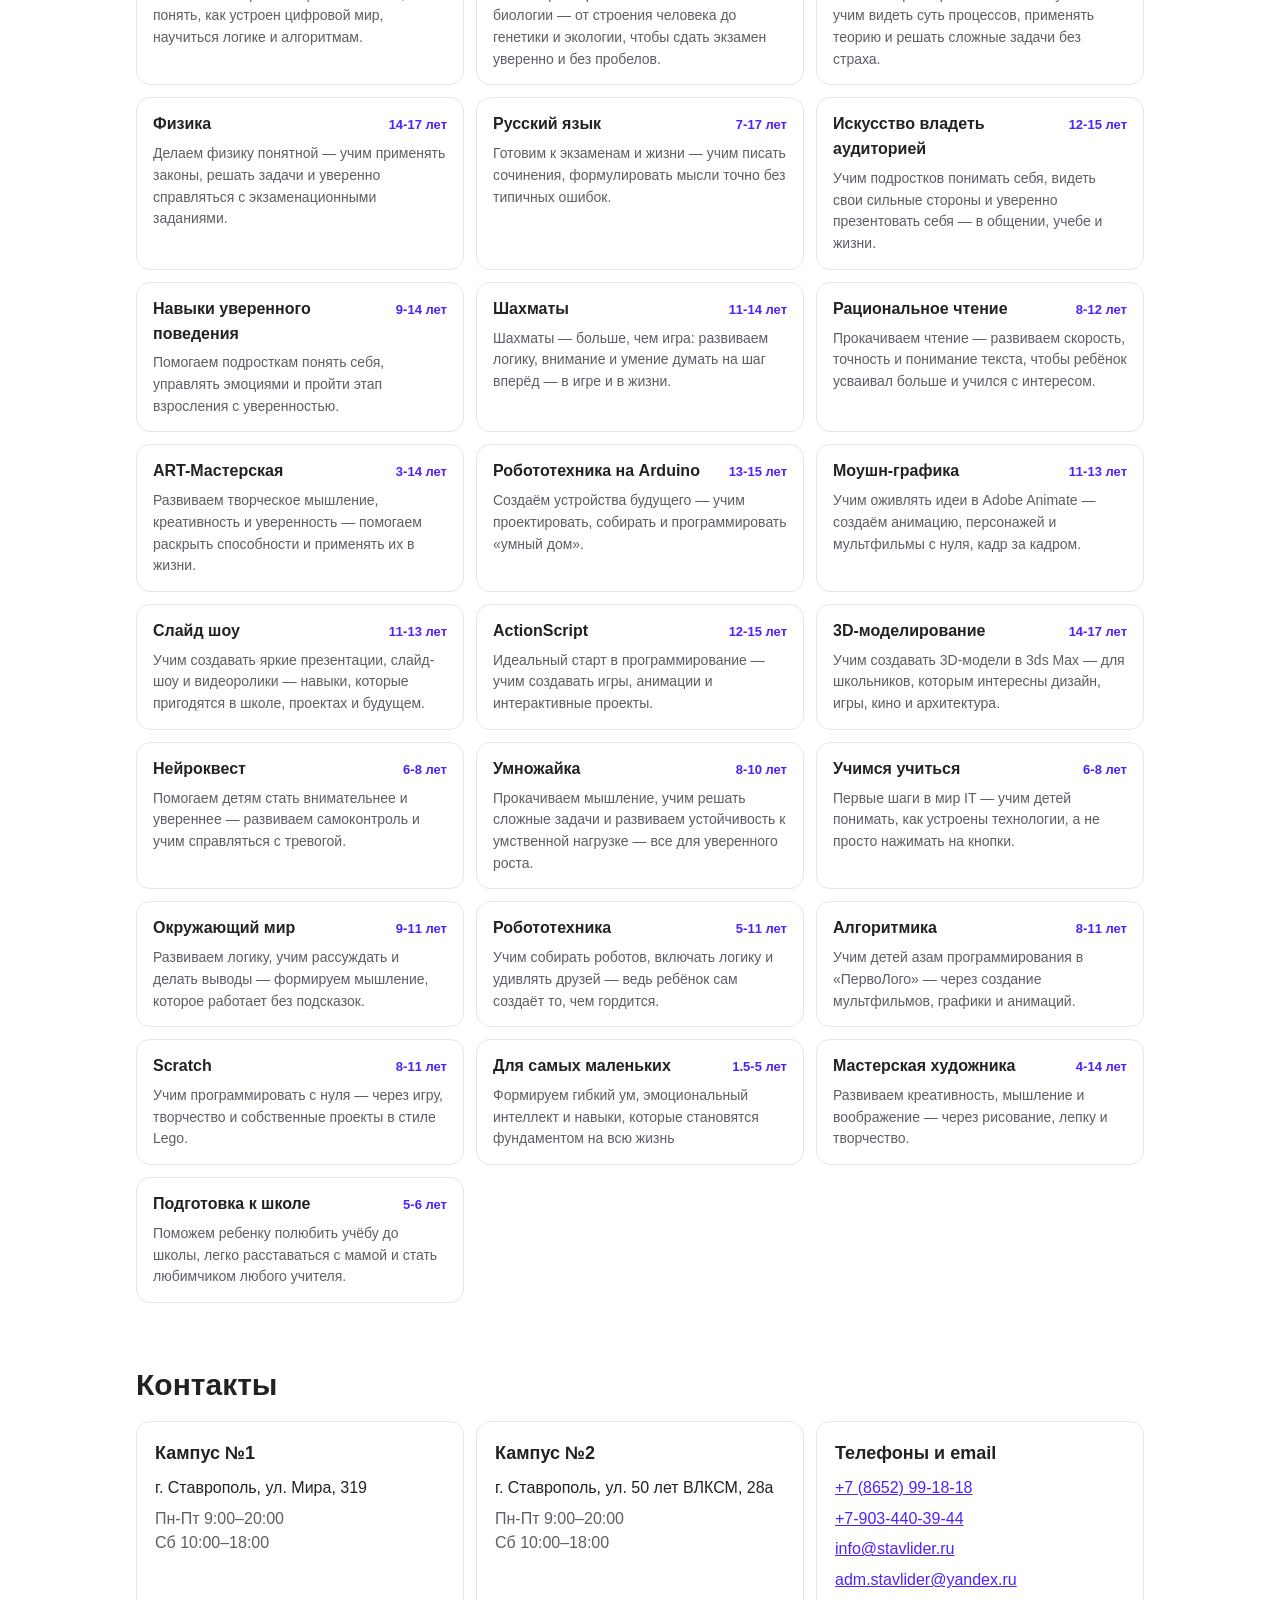
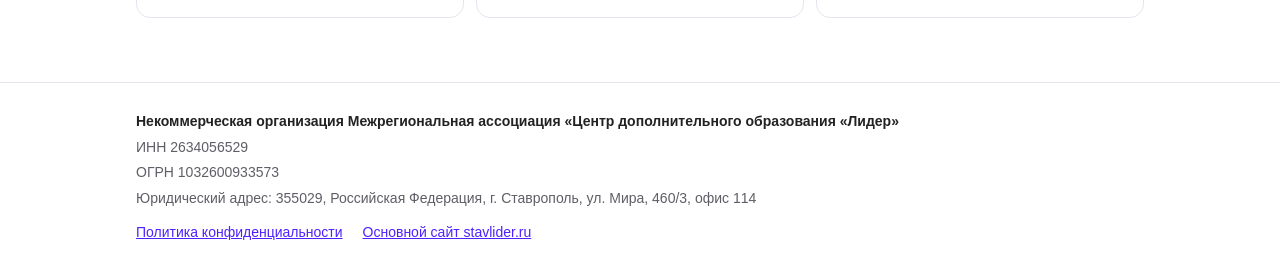
==== commit 1cf76a92: "Merge duplicate courses, fix typos in course descriptions and privacy policy Co-Authored-By: Claude " ====
--- a/index.html
+++ b/index.html
@@ -56,76 +56,40 @@
       <li><div class="c-head"><span class="c-title">Психолог</span><span class="c-age">1.5-7 лет</span></div><p>Помогаем ребёнку справляться с эмоциями, преодолевать страхи и становиться увереннее в себе и общении — бережно, через игру и с заметными результатами.</p></li>
       <li><div class="c-head"><span class="c-title">Развитие логического мышления и интеллекта</span><span class="c-age">5-10 лет</span></div><p>Формируем гибкий ум, эмоциональный интеллект и навыки, которые становятся фундаментом на всю жизнь</p></li>
       <li><div class="c-head"><span class="c-title">Каникулярная смена</span><span class="c-age">7-11 лет</span></div><p>Каникулы, которые ребёнок запомнит, а вы почувствуете спокойствие</p></li>
-      <li><div class="c-head"><span class="c-title">ОГЭ и ЕГЭ</span><span class="c-age">15-17 лет</span></div><p>Учим говорить, понимать и думать на английском — открываем путь к свободному общению и жизни в мире без границ.</p></li>
+      <li><div class="c-head"><span class="c-title">ОГЭ и ЕГЭ</span><span class="c-age">15-17 лет</span></div><p>Подготовка к ОГЭ и ЕГЭ на максимальный балл с любого уровня</p></li>
       <li><div class="c-head"><span class="c-title">Логопед</span><span class="c-age">1.5-7 лет</span></div><p>Исправляем звукопроизношение, развиваем речь и уверенность в общении — мягко, в игровой форме и с быстрыми результатами.</p></li>
-      <li><div class="c-head"><span class="c-title">Английский язык</span><span class="c-age">11-17 лет</span></div><p>Учим говорить, понимать и думать на английском — открываем путь к свободному общению и жизни в мире без границ.</p></li>
+      <li><div class="c-head"><span class="c-title">Английский язык</span><span class="c-age">4-17 лет</span></div><p>Учим говорить, понимать и думать на английском — открываем путь к свободному общению и жизни в мире без границ.</p></li>
       <li><div class="c-head"><span class="c-title">Французский язык</span><span class="c-age">11-17 лет</span></div><p>Поможем ребёнку свободно говорить, грамотно писать и уверенно готовиться к экзаменам.</p></li>
-      <li><div class="c-head"><span class="c-title">Психологическое сопровождение</span><span class="c-age">16-17 лет</span></div><p>Помогаем старшеклассникам справиться со стрессом — развиваем устойчивость и уверенность перед экзаменами.</p></li>
-      <li><div class="c-head"><span class="c-title">Английский язык</span><span class="c-age">16-17 лет</span></div><p>Учим говорить, понимать и думать на английском — открываем путь к свободному общению, поступлению и жизни в мире без границ.</p></li>
+      <li><div class="c-head"><span class="c-title">Психологическое сопровождение</span><span class="c-age">15-17 лет</span></div><p>Помогаем старшеклассникам справиться со стрессом — развиваем устойчивость и уверенность перед экзаменами.</p></li>
       <li><div class="c-head"><span class="c-title">Язык программирования C++</span><span class="c-age">16-17 лет</span></div><p>Учим программировать на C++ — мощном языке, на котором пишут игры, приложения и даже операционные системы.</p></li>
       <li><div class="c-head"><span class="c-title">Основы программирования</span><span class="c-age">16-17 лет</span></div><p>Учим программировать на Pascal — с нуля до уверенного решения задач для ОГЭ и ЕГЭ.</p></li>
-      <li><div class="c-head"><span class="c-title">Python-разработчик</span><span class="c-age">16-17</span></div><p>Учим программировать с нуля до реальных проектов.</p></li>
-      <li><div class="c-head"><span class="c-title">География</span><span class="c-age">16-17 лет</span></div><p>Учим работать с картами, схемами и данными — чтобы уверенно решать задания и успешно сдать экзамен.</p></li>
-      <li><div class="c-head"><span class="c-title">Математика</span><span class="c-age">16-17 лет</span></div><p>Убираем пробелы, прокачиваем решение задач и делаем даже геометрию понятной — экзамен без лишнего стресса.</p></li>
-      <li><div class="c-head"><span class="c-title">Психологическое сопровождение</span><span class="c-age">15-17 лет</span></div><p>Помогаем старшеклассникам справиться со стрессом — развиваем устойчивость и уверенность перед экзаменами.</p></li>
       <li><div class="c-head"><span class="c-title">Python-разработчик</span><span class="c-age">15-17 лет</span></div><p>Учим программировать с нуля до реальных проектов.</p></li>
+      <li><div class="c-head"><span class="c-title">География</span><span class="c-age">15-17 лет</span></div><p>Учим работать с картами, схемами и данными — чтобы уверенно решать задания и успешно сдать экзамен.</p></li>
+      <li><div class="c-head"><span class="c-title">Математика</span><span class="c-age">7-17 лет</span></div><p>Убираем пробелы, прокачиваем решение задач и делаем даже геометрию понятной — экзамен без лишнего стресса.</p></li>
       <li><div class="c-head"><span class="c-title">Обществознание</span><span class="c-age">15-17 лет</span></div><p>Учим понимать и анализировать тексты — развиваем точность, логику и уверенность в формулировках.</p></li>
-      <li><div class="c-head"><span class="c-title">История</span><span class="c-age">15-17 лет</span></div><p>Учим не просто зубрить, а понимать ход истории, уверенно решать задания и писать сильное историческое сочинение.</p></li>
-      <li><div class="c-head"><span class="c-title">Английский язык</span><span class="c-age">15-17 лет</span></div><p>Учим говорить, понимать и думать на английском — открываем путь к свободному общению, поступлению и жизни в мире без границ.</p></li>
-      <li><div class="c-head"><span class="c-title">География</span><span class="c-age">15-17 лет</span></div><p>Учим работать с картами, схемами и данными — чтобы уверенно решать задания и успешно сдать экзамен.</p></li>
-      <li><div class="c-head"><span class="c-title">Информатика</span><span class="c-age">15-17 лет</span></div><p>Помогаем не просто «щелкать тесты», а понять, как устроен цифровой мир, научиться логике и алгоритмам.</p></li>
-      <li><div class="c-head"><span class="c-title">Биология</span><span class="c-age">15-17 лет</span></div><p>Полный разбор всех ключевых тем по биологии — от строения человека до генетики и экологии, чтобы сдать экзамен уверенно и без пробелов.</p></li>
-      <li><div class="c-head"><span class="c-title">Химия</span><span class="c-age">15-17 лет</span></div><p>Помогаем разобраться в химии глубже — учим видеть суть процессов, применять теорию и решать сложные задачи без страха.</p></li>
-      <li><div class="c-head"><span class="c-title">Физика</span><span class="c-age">15-17 лет</span></div><p>Делаем физику понятной — учим применять законы, решать задачи и уверенно справляться с экзаменационными заданиями.</p></li>
-      <li><div class="c-head"><span class="c-title">Математика</span><span class="c-age">15-17 лет</span></div><p>Убираем пробелы, прокачиваем решение задач и делаем даже геометрию понятной — экзамен без лишнего стресса.</p></li>
-      <li><div class="c-head"><span class="c-title">Русский язык</span><span class="c-age">16-17 лет</span></div><p>Готовим к экзаменам и жизни — учим писать сочинения, формулировать мысли точно без типичных ошибок.</p></li>
-      <li><div class="c-head"><span class="c-title">Английский язык</span><span class="c-age">16-17 лет</span></div><p>Учим говорить, понимать и думать на английском — открываем путь к свободному общению, поступлению и жизни в мире без границ.</p></li>
-      <li><div class="c-head"><span class="c-title">Информатика</span><span class="c-age">16-17 лет</span></div><p>Отрабатываем всё — от информации до программирования.</p></li>
-      <li><div class="c-head"><span class="c-title">Биология</span><span class="c-age">16-17 лет</span></div><p>Полный разбор всех ключевых тем по биологии — от строения человека до генетики и экологии, чтобы сдать экзамен уверенно и без пробелов.</p></li>
-      <li><div class="c-head"><span class="c-title">Химия</span><span class="c-age">16-17 лет</span></div><p>Помогаем разобраться в химии глубже — учим видеть суть процессов, применять теорию и решать сложные задачи без страха.</p></li>
-      <li><div class="c-head"><span class="c-title">Обществознание</span><span class="c-age">16-17 лет</span></div><p>Учим понимать и анализировать тексты — развиваем точность, логику и уверенность в формулировках для сдачи ЕГЭ.</p></li>
-      <li><div class="c-head"><span class="c-title">История</span><span class="c-age">16-17 лет</span></div><p>Учим не просто зубрить, а понимать ход истории, уверенно решать задания и писать сильное историческое сочинение.</p></li>
-      <li><div class="c-head"><span class="c-title">Физика</span><span class="c-age">16-17 лет</span></div><p>Делаем физику понятной — учим применять законы, решать задачи и уверенно справляться с экзаменационными заданиями.</p></li>
-      <li><div class="c-head"><span class="c-title">Английский язык</span><span class="c-age">15-16 лет</span></div><p>Учим говорить, понимать и думать на английском — открываем путь к свободному общению, поступлению и жизни в мире без границ.</p></li>
-      <li><div class="c-head"><span class="c-title">География</span><span class="c-age">15-16 лет</span></div><p>Учим работать с картами, схемами и данными — чтобы уверенно решать задания и успешно сдать экзамен.</p></li>
-      <li><div class="c-head"><span class="c-title">Информатика</span><span class="c-age">15-16 лет</span></div><p>Отрабатываем всё — от информации до программирования.</p></li>
-      <li><div class="c-head"><span class="c-title">Биология</span><span class="c-age">15-16 лет</span></div><p>Полный разбор всех ключевых тем по биологии — от строения человека до генетики и экологии, чтобы сдать экзамен уверенно и без пробелов.</p></li>
-      <li><div class="c-head"><span class="c-title">Химия</span><span class="c-age">15-16 лет</span></div><p>Помогаем разобраться в химии глубже — учим видеть суть процессов, применять теорию и решать сложные задачи без страха.</p></li>
-      <li><div class="c-head"><span class="c-title">Физика</span><span class="c-age">15-16 лет</span></div><p>Делаем физику понятной — учим применять законы, решать задачи и уверенно справляться с экзаменационными заданиями.</p></li>
-      <li><div class="c-head"><span class="c-title">Математика</span><span class="c-age">15-16 лет</span></div><p>Убираем пробелы, прокачиваем решение задач и делаем даже геометрию понятной — экзамен уверенно и без лишнего стресса.</p></li>
-      <li><div class="c-head"><span class="c-title">Русский язык</span><span class="c-age">15-16 лет</span></div><p>Готовим к экзаменам и жизни — учим писать сочинения, формулировать мысли точно без типичных ошибок.</p></li>
+      <li><div class="c-head"><span class="c-title">История</span><span class="c-age">11-17 лет</span></div><p>Учим не просто зубрить, а понимать ход истории, уверенно решать задания и писать сильное историческое сочинение.</p></li>
+      <li><div class="c-head"><span class="c-title">Информатика</span><span class="c-age">11-17 лет</span></div><p>Помогаем не просто «щелкать тесты», а понять, как устроен цифровой мир, научиться логике и алгоритмам.</p></li>
+      <li><div class="c-head"><span class="c-title">Биология</span><span class="c-age">11-17 лет</span></div><p>Полный разбор всех ключевых тем по биологии — от строения человека до генетики и экологии, чтобы сдать экзамен уверенно и без пробелов.</p></li>
+      <li><div class="c-head"><span class="c-title">Химия</span><span class="c-age">14-17 лет</span></div><p>Помогаем разобраться в химии глубже — учим видеть суть процессов, применять теорию и решать сложные задачи без страха.</p></li>
+      <li><div class="c-head"><span class="c-title">Физика</span><span class="c-age">14-17 лет</span></div><p>Делаем физику понятной — учим применять законы, решать задачи и уверенно справляться с экзаменационными заданиями.</p></li>
+      <li><div class="c-head"><span class="c-title">Русский язык</span><span class="c-age">7-17 лет</span></div><p>Готовим к экзаменам и жизни — учим писать сочинения, формулировать мысли точно без типичных ошибок.</p></li>
       <li><div class="c-head"><span class="c-title">Искусство владеть аудиторией</span><span class="c-age">12-15 лет</span></div><p>Учим подростков понимать себя, видеть свои сильные стороны и уверенно презентовать себя — в общении, учебе и жизни.</p></li>
       <li><div class="c-head"><span class="c-title">Навыки уверенного поведения</span><span class="c-age">9-14 лет</span></div><p>Помогаем подросткам понять себя, управлять эмоциями и пройти этап взросления с уверенностью.</p></li>
       <li><div class="c-head"><span class="c-title">Шахматы</span><span class="c-age">11-14 лет</span></div><p>Шахматы — больше, чем игра: развиваем логику, внимание и умение думать на шаг вперёд — в игре и в жизни.</p></li>
-      <li><div class="c-head"><span class="c-title">Рациональное чтение</span><span class="c-age">11-12 лет</span></div><p>Прокачиваем чтение — развиваем скорость, точность и понимание текста, чтобы ребёнок усваивал больше и учился с интересом.</p></li>
+      <li><div class="c-head"><span class="c-title">Рациональное чтение</span><span class="c-age">8-12 лет</span></div><p>Прокачиваем чтение — развиваем скорость, точность и понимание текста, чтобы ребёнок усваивал больше и учился с интересом.</p></li>
       <li><div class="c-head"><span class="c-title">ART-Мастерская</span><span class="c-age">3-14 лет</span></div><p>Развиваем творческое мышление, креативность и уверенность — помогаем раскрыть способности и применять их в жизни.</p></li>
-      <li><div class="c-head"><span class="c-title">Информатика</span><span class="c-age">11-15 лет</span></div><p>Учим работать с информацией, алгоритмами и технологиями, чтобы уверенно чувствовать себя в цифровой среде.</p></li>
-      <li><div class="c-head"><span class="c-title">Биология</span><span class="c-age">11-15 лет</span></div><p>Учим понимать анатомию и физиологию — помогаем уверенно освоить ключевые темы школьной биологии.</p></li>
-      <li><div class="c-head"><span class="c-title">Химия</span><span class="c-age">14-15 лет</span></div><p>Погружаем в мир химии — учим видеть, как меняется материя, понимать процессы и открывать науку в каждом эксперименте.</p></li>
-      <li><div class="c-head"><span class="c-title">История</span><span class="c-age">11-15 лет</span></div><p>Учим понимать историю, а не зубрить — работаем с картами, источниками и учим формулировать мнение.</p></li>
-      <li><div class="c-head"><span class="c-title">Физика</span><span class="c-age">14-15 лет</span></div><p>Углубляем понимание физики через практику, эксперименты и работу с приборами.</p></li>
-      <li><div class="c-head"><span class="c-title">Математика</span><span class="c-age">11-15 лет</span></div><p>Учим быстро понимать задачи, уверенно решать примеры и и видеть в этом не стресс, а простую логику.</p></li>
-      <li><div class="c-head"><span class="c-title">Русский язык</span><span class="c-age">11-15 лет</span></div><p>Учим писать без ошибок— прокачиваем орфографию, пунктуацию и умение создавать тексты, которые звучат.</p></li>
-      <li><div class="c-head"><span class="c-title">Английский язык</span><span class="c-age">11-15 лет</span></div><p>Учим говорить, понимать и думать на английском — открываем путь к свободному общению и жизни в мире без границ.</p></li>
-      <li><div class="c-head"><span class="c-title">Русский язык</span><span class="c-age">15-17 лет</span></div><p>Готовим к экзаменам и жизни — учим писать сочинения, формулировать мысли точно без типичных ошибок.</p></li>
       <li><div class="c-head"><span class="c-title">Робототехника на Arduino</span><span class="c-age">13-15 лет</span></div><p>Создаём устройства будущего — учим проектировать, собирать и программировать «умный дом».</p></li>
       <li><div class="c-head"><span class="c-title">Моушн-графика</span><span class="c-age">11-13 лет</span></div><p>Учим оживлять идеи в Adobe Animate — создаём анимацию, персонажей и мультфильмы с нуля, кадр за кадром.</p></li>
       <li><div class="c-head"><span class="c-title">Слайд шоу</span><span class="c-age">11-13 лет</span></div><p>Учим создавать яркие презентации, слайд-шоу и видеоролики — навыки, которые пригодятся в школе, проектах и будущем.</p></li>
       <li><div class="c-head"><span class="c-title">ActionScript</span><span class="c-age">12-15 лет</span></div><p>Идеальный старт в программирование — учим создавать игры, анимации и интерактивные проекты.</p></li>
       <li><div class="c-head"><span class="c-title">3D-моделирование</span><span class="c-age">14-17 лет</span></div><p>Учим создавать 3D-модели в 3ds Max — для школьников, которым интересны дизайн, игры, кино и архитектура.</p></li>
       <li><div class="c-head"><span class="c-title">Нейроквест</span><span class="c-age">6-8 лет</span></div><p>Помогаем детям стать внимательнее и увереннее — развиваем самоконтроль и учим справляться с тревогой.</p></li>
-      <li><div class="c-head"><span class="c-title">Рациональное чтение</span><span class="c-age">8-11 лет</span></div><p>Учим читать быстрее, увереннее и с пониманием — чтобы ребёнок не просто читал, а усваивал информацию и учился легче.</p></li>
       <li><div class="c-head"><span class="c-title">Умножайка</span><span class="c-age">8-10 лет</span></div><p>Прокачиваем мышление, учим решать сложные задачи и развиваем устойчивость к умственной нагрузке — все для уверенного роста.</p></li>
       <li><div class="c-head"><span class="c-title">Учимся учиться</span><span class="c-age">6-8 лет</span></div><p>Первые шаги в мир IT — учим детей понимать, как устроены технологии, а не просто нажимать на кнопки.</p></li>
       <li><div class="c-head"><span class="c-title">Окружающий мир</span><span class="c-age">9-11 лет</span></div><p>Развиваем логику, учим рассуждать и делать выводы — формируем мышление, которое работает без подсказок.</p></li>
-      <li><div class="c-head"><span class="c-title">Русский язык</span><span class="c-age">7-11 лет</span></div><p>Учим писать без ошибок— прокачиваем орфографию, пунктуацию и умение создавать тексты, которые звучат.</p></li>
-      <li><div class="c-head"><span class="c-title">Математика</span><span class="c-age">7-11 лет</span></div><p>Учим быстро понимать задачи, уверенно решать примеры и и видеть в этом не стресс, а простую логику.</p></li>
-      <li><div class="c-head"><span class="c-title">Английский язык</span><span class="c-age">7-11 лет</span></div><p>Учим говорить, понимать и думать на английском — открываем путь к свободному общению и жизни в мире без границ.</p></li>
-      <li><div class="c-head"><span class="c-title">Робототехника</span><span class="c-age">7-11 лет</span></div><p>Учим собирать роботов, включать логику и удивлять друзей — ведь ребёнок сам создаёт то, чем гордится.</p></li>
+      <li><div class="c-head"><span class="c-title">Робототехника</span><span class="c-age">5-11 лет</span></div><p>Учим собирать роботов, включать логику и удивлять друзей — ведь ребёнок сам создаёт то, чем гордится.</p></li>
       <li><div class="c-head"><span class="c-title">Алгоритмика</span><span class="c-age">8-11 лет</span></div><p>Учим детей азам программирования в «ПервоЛого» — через создание мультфильмов, графики и анимаций.</p></li>
       <li><div class="c-head"><span class="c-title">Scratch</span><span class="c-age">8-11 лет</span></div><p>Учим программировать с нуля — через игру, творчество и собственные проекты в стиле Lego.</p></li>
-      <li><div class="c-head"><span class="c-title">Робототехника</span><span class="c-age">5-7 лет</span></div><p>Учим собирать роботов, включать логику и удивлять друзей — ведь ребёнок сам создаёт то, чем гордится.</p></li>
-      <li><div class="c-head"><span class="c-title">Английский язык</span><span class="c-age">4-6 лет</span></div><p>Учим говорить, понимать и думать на английском — открываем путь к свободному общению и жизни в мире без границ.</p></li>
       <li><div class="c-head"><span class="c-title">Для самых маленьких</span><span class="c-age">1.5-5 лет</span></div><p>Формируем гибкий ум, эмоциональный интеллект и навыки, которые становятся фундаментом на всю жизнь</p></li>
       <li><div class="c-head"><span class="c-title">Мастерская художника</span><span class="c-age">4-14 лет</span></div><p>Развиваем креативность, мышление и воображение — через рисование, лепку и творчество.</p></li>
       <li><div class="c-head"><span class="c-title">Подготовка к школе</span><span class="c-age">5-6 лет</span></div><p>Поможем ребенку полюбить учёбу до школы, легко расставаться с мамой и стать любимчиком любого учителя.</p></li>
